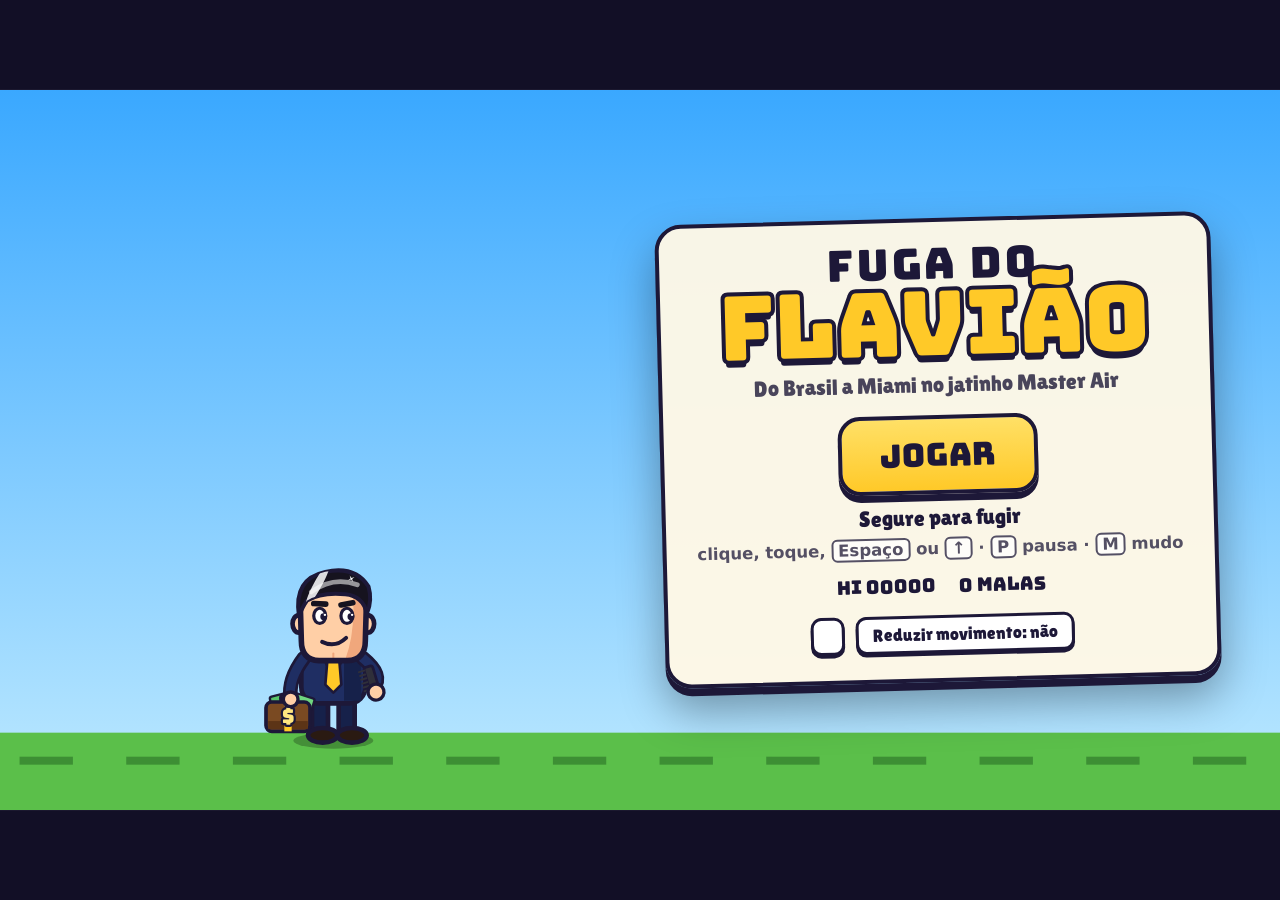
==== index.html @ add322af "Incremento A: jato, física com inércia, input unificado e loop de passo fixo Co-Authored-By: Claude " ====
<!doctype html>
<html lang="pt-BR">
<head>
  <meta charset="utf-8">
  <meta name="viewport" content="width=device-width, initial-scale=1, maximum-scale=1, user-scalable=no, viewport-fit=cover">
  <title>Fuga do Flavião — jogo arcade de um botão</title>
  <meta name="description" content="Pilote o jatinho Master Air do Flavião, um empresário trapaceiro de mentirinha, do Brasil até Miami. Segure para subir, desvie dos caças e colete malas de dinheiro!">
  <meta name="theme-color" content="#1d1838">
  <meta name="mobile-web-app-capable" content="yes">
  <meta name="apple-mobile-web-app-capable" content="yes">
  <meta name="apple-mobile-web-app-status-bar-style" content="black-translucent">
  <meta name="apple-mobile-web-app-title" content="Fuga do Flavião">

  <meta property="og:type" content="website">
  <meta property="og:locale" content="pt_BR">
  <meta property="og:title" content="Fuga do Flavião">
  <meta property="og:description" content="Segure para fugir! Do Brasil a Miami num jatinho cheio de malas de dinheiro. Duvido você chegar mais longe.">
  <meta property="og:url" content="https://pedromarra.github.io/fuga-do-flaviao/">
  <meta property="og:image" content="https://pedromarra.github.io/fuga-do-flaviao/og.png">
  <meta property="og:image:width" content="1200">
  <meta property="og:image:height" content="630">
  <meta property="og:image:alt" content="Flavião pilotando o jatinho Master Air e soltando notas de dinheiro">
  <meta name="twitter:card" content="summary_large_image">
  <meta name="twitter:title" content="Fuga do Flavião">
  <meta name="twitter:description" content="Segure para fugir! Do Brasil a Miami num jatinho cheio de malas de dinheiro.">
  <meta name="twitter:image" content="https://pedromarra.github.io/fuga-do-flaviao/og.png">

  <link rel="icon" href="favicon.svg" type="image/svg+xml">
  <link rel="apple-touch-icon" href="icons/icon-192.png">
  <link rel="manifest" href="manifest.json">

  <link rel="preconnect" href="https://fonts.googleapis.com">
  <link rel="preconnect" href="https://fonts.gstatic.com" crossorigin>
  <link rel="stylesheet" href="https://fonts.googleapis.com/css2?family=Bungee&family=Lilita+One&display=swap">
  <link rel="stylesheet" href="style.css">
  <link rel="modulepreload" href="src/main.js">
</head>
<body>
  <div id="stage">
    <canvas id="game" aria-label="Fuga do Flavião"></canvas>
    <div id="hud-buttons" class="ui-block" hidden>
      <button id="btn-pause" class="icon-btn" aria-label="Pausar">
        <svg viewBox="0 0 24 24" aria-hidden="true"><rect x="6" y="5" width="4" height="14" rx="1"/><rect x="14" y="5" width="4" height="14" rx="1"/></svg>
      </button>
      <button id="btn-mute-hud" class="icon-btn mute-btn" aria-label="Som"></button>
    </div>
  </div>

  <!-- Tela inicial -->
  <section id="menu" class="screen" hidden>
    <div class="panel menu-panel">
      <h1 class="logo"><span>FUGA DO</span><strong>FLAVIÃO</strong></h1>
      <p class="tagline">Do Brasil a Miami no jatinho Master Air</p>
      <button id="btn-play" class="big-btn">JOGAR</button>
      <p class="hint">Segure para fugir</p>
      <p class="hint small">clique, toque, <kbd>Espaço</kbd> ou <kbd>↑</kbd> · <kbd>P</kbd> pausa · <kbd>M</kbd> mudo</p>
      <div class="stats-row"><span id="menu-hi">HI 00000</span><span id="menu-malas">0 malas</span></div>
      <div class="toggles">
        <button id="btn-mute" class="toggle mute-btn" aria-pressed="false"></button>
        <button id="btn-motion" class="toggle" aria-pressed="false">Reduzir movimento: não</button>
      </div>
    </div>
  </section>

  <!-- Pausa -->
  <section id="pause" class="screen dim" hidden>
    <div class="panel">
      <h2>PAUSADO</h2>
      <p class="hint">O jatinho está em ponto morto.</p>
      <button id="btn-resume" class="big-btn">CONTINUAR</button>
      <div class="toggles">
        <button id="btn-mute-p" class="toggle mute-btn"></button>
        <button id="btn-motion-p" class="toggle">Reduzir movimento: não</button>
        <button id="btn-quit" class="toggle">Desistir</button>
      </div>
    </div>
  </section>

  <!-- Game over -->
  <section id="gameover" class="screen dim" hidden>
    <div class="panel go-panel">
      <h2 id="go-title">Pego no embarque!</h2>
      <p id="go-record" class="record" hidden>NOVO RECORDE — DIGNO DE CPI!</p>
      <div class="go-grid">
        <div><small>PONTOS</small><b id="go-score">0</b></div>
        <div><small>RECORDE</small><b id="go-hi">0</b></div>
        <div><small>CHEGOU ATÉ</small><b id="go-country">BRASIL</b></div>
        <div><small>MALAS</small><b id="go-malas">0</b></div>
      </div>
      <canvas id="go-map" width="480" height="150" aria-label="Mapa da rota"></canvas>
      <div class="go-buttons">
        <button id="btn-retry" class="big-btn">FUGIR DE NOVO</button>
        <button id="btn-share" class="big-btn alt">COMPARTILHAR</button>
      </div>
      <p id="toast" class="toast" role="status" aria-live="polite"></p>
    </div>
  </section>

  <div id="rotate-hint" class="ui-block" hidden>
    <span>↻ Gire o celular para jogar melhor</span>
    <button id="btn-rotate-close" aria-label="Fechar aviso">✕</button>
  </div>

  <pre id="debug-out" hidden></pre>
  <noscript>Este jogo precisa de JavaScript ligado.</noscript>
  <script type="module" src="src/main.js"></script>
</body>
</html>
---- style.css ----
:root {
  --ink: #1d1838;
  --gold: #ffc928;
  --gold-dark: #d99a00;
  --green: #4fd36a;
  --pink: #ff5e7e;
  --panel: rgba(255, 248, 230, 0.96);
  --u: min(1vw, 1.7778vh);          /* 1% da largura do palco 16:9 */
  --fs: clamp(13px, calc(var(--u) * 1.9), 22px);
}

* { box-sizing: border-box; }

html, body {
  margin: 0;
  height: 100%;
  background: #120f26;
  color: var(--ink);
  font-family: "Lilita One", system-ui, sans-serif;
  overflow: hidden;
  overscroll-behavior: none;
  touch-action: none;
  -webkit-user-select: none;
  user-select: none;
  -webkit-touch-callout: none;
  -webkit-tap-highlight-color: transparent;
}

#stage {
  position: absolute;
  left: 0; top: 0;
  width: 960px; height: 540px;
  overflow: hidden;
  background: #120f26;
  box-shadow: 0 0 0 1px rgba(255,255,255,0.04);
}
#game { display: block; width: 100%; height: 100%; touch-action: none; }

/* ---------- Botões do HUD ---------- */
#hud-buttons {
  position: absolute; left: 1.2%; top: 2%;
  display: flex; gap: 0.6em;
  font-size: clamp(10px, calc(var(--stage-w, 960px) / 960 * 16), 18px);
}
.icon-btn {
  width: 2.6em; height: 2.6em; padding: 0.45em;
  border-radius: 0.8em;
  border: 3px solid var(--ink);
  background: rgba(255,255,255,0.88);
  box-shadow: 0 3px 0 var(--ink);
  cursor: pointer;
  display: grid; place-items: center;
}
.icon-btn svg { width: 100%; height: 100%; fill: var(--ink); stroke: var(--ink); }
.icon-btn:active { transform: translateY(2px); box-shadow: 0 1px 0 var(--ink); }

/* ---------- Telas ---------- */
.screen {
  position: fixed; inset: 0;
  display: flex; align-items: center; justify-content: center;
  padding: 12px;
  font-size: var(--fs);
  z-index: 10;
}
.screen[hidden], [hidden] { display: none !important; }
.screen.dim { background: rgba(18, 15, 38, 0.55); }
.screen.show { animation: pop-in 260ms cubic-bezier(.2, 1.5, .4, 1) both; }
@keyframes pop-in { from { opacity: 0; transform: scale(0.85); } to { opacity: 1; transform: none; } }

#menu { justify-content: flex-end; padding-right: max(12px, 5vw); }
@media (max-aspect-ratio: 1/1) { #menu { justify-content: center; align-items: flex-end; padding: 12px 12px 6vh; } }

.panel {
  background: var(--panel);
  border: 4px solid var(--ink);
  border-radius: 1.2em;
  box-shadow: 0 0.35em 0 var(--ink), 0 1em 2em rgba(0,0,0,0.35);
  padding: 1em 1.4em 1.1em;
  text-align: center;
  max-width: min(94vw, 30em);
  max-height: 96vh;
  overflow: auto;
}
.menu-panel { transform: rotate(-1.5deg); }

.logo { margin: 0 0 0.2em; line-height: 0.92; font-weight: 400; font-family: "Bungee", "Lilita One", sans-serif; }
.logo span { display: block; font-size: 1.3em; color: var(--ink); letter-spacing: 0.06em; }
.logo strong {
  display: block; font-weight: 400;
  font-size: 2.7em;
  color: var(--gold);
  -webkit-text-stroke: 0.09em var(--ink);
  paint-order: stroke fill;
  text-shadow: 0 0.08em 0 var(--ink);
  animation: wobble 2.4s ease-in-out infinite;
}
@keyframes wobble { 0%,100% { transform: rotate(-2deg) scale(1); } 50% { transform: rotate(2deg) scale(1.04); } }

h2 {
  margin: 0 0 0.3em; font-weight: 400;
  font-family: "Bungee", "Lilita One", sans-serif;
  font-size: 1.7em; color: #fff;
  -webkit-text-stroke: 0.08em var(--ink); paint-order: stroke fill;
  text-shadow: 0 0.08em 0 var(--ink);
}
.tagline { margin: 0 0 0.8em; opacity: 0.8; }
.hint { margin: 0.5em 0 0; }
.hint.small { font-size: 0.75em; opacity: 0.75; font-family: system-ui, sans-serif; font-weight: 600; }
kbd { font-family: inherit; background: #fff; border: 2px solid var(--ink); border-radius: 0.35em; padding: 0 0.3em; }

.big-btn {
  font: inherit; font-family: "Bungee", "Lilita One", sans-serif;
  font-size: 1.45em;
  padding: 0.45em 1.2em;
  color: var(--ink);
  background: linear-gradient(#ffe066, var(--gold));
  border: 4px solid var(--ink);
  border-radius: 0.7em;
  box-shadow: 0 0.22em 0 var(--ink);
  cursor: pointer;
  transition: transform 80ms;
}
.big-btn:hover { transform: translateY(-2px) rotate(-1deg); }
.big-btn:active { transform: translateY(3px); box-shadow: 0 0.06em 0 var(--ink); }
.big-btn.alt { background: linear-gradient(#a6f0b4, var(--green)); }
.big-btn:focus-visible, .toggle:focus-visible, .icon-btn:focus-visible { outline: 3px dashed var(--pink); outline-offset: 3px; }
#btn-play { animation: pulse 1.1s ease-in-out infinite; }
@keyframes pulse { 0%,100% { transform: scale(1); } 50% { transform: scale(1.06); } }

.stats-row { display: flex; justify-content: center; gap: 1.2em; margin-top: 0.8em; font-family: "Bungee", sans-serif; font-size: 0.85em; }
.toggles { display: flex; flex-wrap: wrap; justify-content: center; gap: 0.5em; margin-top: 0.8em; }
.toggle {
  font: inherit; font-size: 0.8em;
  padding: 0.35em 0.8em;
  border: 3px solid var(--ink); border-radius: 0.6em;
  background: #fff; color: var(--ink);
  box-shadow: 0 0.15em 0 var(--ink);
  cursor: pointer;
}
.toggle:active { transform: translateY(2px); box-shadow: none; }

/* ---------- Game over ---------- */
.go-panel { min-width: min(92vw, 25em); }
.record {
  margin: 0 0 0.4em; font-family: "Bungee", sans-serif; color: var(--pink);
  animation: blink 0.5s steps(2) infinite, pulse 0.8s ease-in-out infinite;
}
@keyframes blink { 50% { color: var(--gold-dark); } }
.go-grid { display: grid; grid-template-columns: repeat(4, 1fr); gap: 0.4em; margin: 0.3em 0 0.5em; }
.go-grid div { background: #fff; border: 3px solid var(--ink); border-radius: 0.6em; padding: 0.25em 0.2em; }
.go-grid small { display: block; font-size: 0.6em; opacity: 0.7; letter-spacing: 0.05em; }
.go-grid b { font-family: "Bungee", sans-serif; font-weight: 400; font-size: 0.95em; }
#go-map { width: 100%; height: auto; display: block; border: 3px solid var(--ink); border-radius: 0.6em; background: #8fd8ff; }
.go-buttons { display: flex; gap: 0.5em; justify-content: center; flex-wrap: wrap; margin-top: 0.7em; }
.go-buttons .big-btn { font-size: 1.05em; padding: 0.45em 0.8em; }
.toast { min-height: 1.2em; margin: 0.4em 0 0; font-size: 0.85em; }
@media (max-width: 520px) { .go-grid { grid-template-columns: repeat(2, 1fr); } }

/* ---------- Aviso de retrato ---------- */
#rotate-hint {
  position: fixed; left: 50%; top: max(10px, env(safe-area-inset-top));
  transform: translateX(-50%);
  display: flex; align-items: center; gap: 0.6em;
  background: var(--gold); color: var(--ink);
  border: 3px solid var(--ink); border-radius: 999px;
  padding: 0.35em 0.5em 0.35em 1em;
  font-size: 15px; white-space: nowrap;
  box-shadow: 0 3px 0 var(--ink);
  z-index: 20;
  animation: nudge 1.6s ease-in-out infinite;
}
#rotate-hint button { font: inherit; border: 2px solid var(--ink); background: #fff; border-radius: 999px; width: 1.8em; height: 1.8em; cursor: pointer; }
@keyframes nudge { 0%,100% { transform: translateX(-50%) rotate(-2deg); } 50% { transform: translateX(-50%) rotate(2deg); } }

#debug-out { position: fixed; right: 4px; bottom: 4px; margin: 0; font: 11px monospace; color: #0f0; background: rgba(0,0,0,0.6); padding: 4px; z-index: 50; pointer-events: none; white-space: pre-wrap; max-width: 50vw; }

@media (prefers-reduced-motion: reduce) {
  .logo strong, #btn-play, #rotate-hint, .record { animation: none; }
}
body.reduce-motion .logo strong, body.reduce-motion #btn-play, body.reduce-motion #rotate-hint, body.reduce-motion .record { animation: none; }
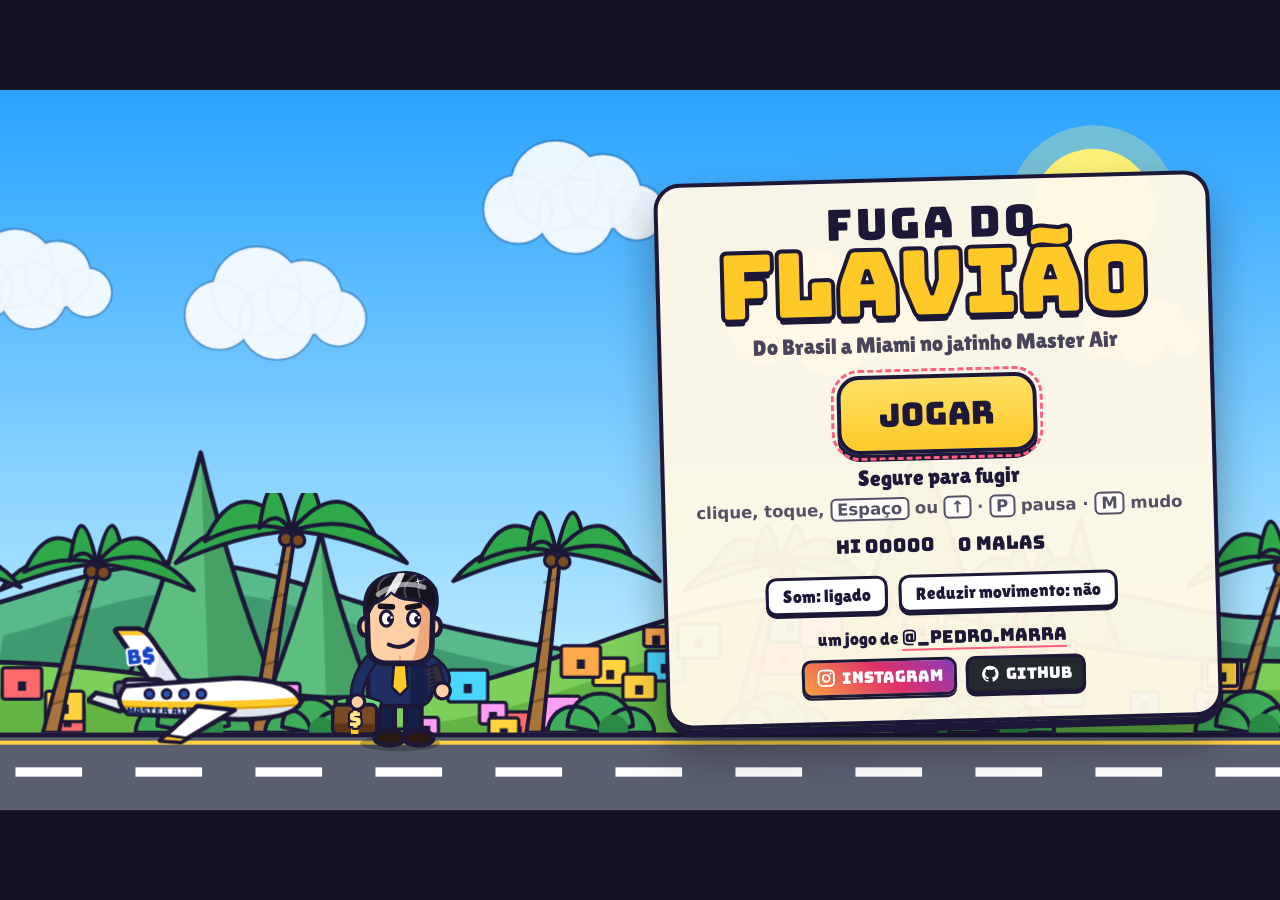
==== commit e800d695: "Divulga o autor: Instagram @_pedro.marra e GitHub no menu, game over, compartilhar e faixa em Miami " ====
--- a/index.html
+++ b/index.html
@@ -4,6 +4,7 @@
   <meta charset="utf-8">
   <meta name="viewport" content="width=device-width, initial-scale=1, maximum-scale=1, user-scalable=no, viewport-fit=cover">
   <title>Fuga do Flavião — jogo arcade de um botão</title>
+  <meta name="author" content="Pedro Marra (@_pedro.marra)">
   <meta name="description" content="Pilote o jatinho Master Air do Flavião, um empresário trapaceiro de mentirinha, do Brasil até Miami. Segure para subir, desvie dos caças e colete malas de dinheiro!">
   <meta name="theme-color" content="#1d1838">
   <meta name="mobile-web-app-capable" content="yes">
@@ -59,6 +60,11 @@
         <button id="btn-mute" class="toggle mute-btn" aria-pressed="false"></button>
         <button id="btn-motion" class="toggle" aria-pressed="false">Reduzir movimento: não</button>
       </div>
+      <p class="credit">um jogo de <a href="https://instagram.com/_pedro.marra" target="_blank" rel="noopener">@_pedro.marra</a></p>
+      <div class="social">
+        <a class="social-btn insta" href="https://instagram.com/_pedro.marra" target="_blank" rel="noopener"><svg viewBox="0 0 24 24" aria-hidden="true"><rect x="3" y="3" width="18" height="18" rx="5"/><circle cx="12" cy="12" r="4"/><circle cx="17.3" cy="6.7" r="1.2" class="fill"/></svg>Instagram</a>
+        <a class="social-btn gh" href="https://github.com/PedroMarra" target="_blank" rel="noopener"><svg viewBox="0 0 24 24" aria-hidden="true"><path class="fill" d="M12 2.5a9.5 9.5 0 0 0-3 18.5c.5.1.7-.2.7-.5v-1.7c-2.6.6-3.2-1.2-3.2-1.2-.4-1.1-1-1.4-1-1.4-.9-.6.1-.6.1-.6 1 .1 1.5 1 1.5 1 .9 1.5 2.3 1 2.8.8.1-.6.3-1 .6-1.3-2.1-.2-4.3-1-4.3-4.7 0-1 .4-1.9 1-2.6-.1-.2-.4-1.2.1-2.5 0 0 .8-.3 2.6 1a9 9 0 0 1 4.8 0c1.8-1.3 2.6-1 2.6-1 .5 1.3.2 2.3.1 2.5.6.7 1 1.6 1 2.6 0 3.7-2.2 4.5-4.3 4.7.3.3.6.9.6 1.8v2.6c0 .3.2.6.7.5A9.5 9.5 0 0 0 12 2.5z"/></svg>GitHub</a>
+      </div>
     </div>
   </section>
 
@@ -93,6 +99,12 @@
         <button id="btn-share" class="big-btn alt">COMPARTILHAR</button>
       </div>
       <p id="toast" class="toast" role="status" aria-live="polite"></p>
+      <p class="follow-cta">Curtiu? Me segue pra ver os próximos jogos 👇</p>
+      <div class="social">
+        <a class="social-btn insta" href="https://instagram.com/_pedro.marra" target="_blank" rel="noopener"><svg viewBox="0 0 24 24" aria-hidden="true"><rect x="3" y="3" width="18" height="18" rx="5"/><circle cx="12" cy="12" r="4"/><circle cx="17.3" cy="6.7" r="1.2" class="fill"/></svg>@_pedro.marra</a>
+        <a class="social-btn gh" href="https://github.com/PedroMarra" target="_blank" rel="noopener"><svg viewBox="0 0 24 24" aria-hidden="true"><path class="fill" d="M12 2.5a9.5 9.5 0 0 0-3 18.5c.5.1.7-.2.7-.5v-1.7c-2.6.6-3.2-1.2-3.2-1.2-.4-1.1-1-1.4-1-1.4-.9-.6.1-.6.1-.6 1 .1 1.5 1 1.5 1 .9 1.5 2.3 1 2.8.8.1-.6.3-1 .6-1.3-2.1-.2-4.3-1-4.3-4.7 0-1 .4-1.9 1-2.6-.1-.2-.4-1.2.1-2.5 0 0 .8-.3 2.6 1a9 9 0 0 1 4.8 0c1.8-1.3 2.6-1 2.6-1 .5 1.3.2 2.3.1 2.5.6.7 1 1.6 1 2.6 0 3.7-2.2 4.5-4.3 4.7.3.3.6.9.6 1.8v2.6c0 .3.2.6.7.5A9.5 9.5 0 0 0 12 2.5z"/></svg>GitHub</a>
+        <a class="social-btn star" href="https://github.com/PedroMarra/fuga-do-flaviao" target="_blank" rel="noopener">★ Estrela</a>
+      </div>
     </div>
   </section>
 
--- a/style.css
+++ b/style.css
@@ -150,11 +150,35 @@
 .go-grid div { background: #fff; border: 3px solid var(--ink); border-radius: 0.6em; padding: 0.25em 0.2em; }
 .go-grid small { display: block; font-size: 0.6em; opacity: 0.7; letter-spacing: 0.05em; }
 .go-grid b { font-family: "Bungee", sans-serif; font-weight: 400; font-size: 0.95em; }
-#go-map { width: 100%; height: auto; display: block; border: 3px solid var(--ink); border-radius: 0.6em; background: #8fd8ff; }
+#go-map { width: 100%; height: auto; max-height: 24vh; object-fit: contain; display: block; border: 3px solid var(--ink); border-radius: 0.6em; background: #8fd8ff; }
 .go-buttons { display: flex; gap: 0.5em; justify-content: center; flex-wrap: wrap; margin-top: 0.7em; }
 .go-buttons .big-btn { font-size: 1.05em; padding: 0.45em 0.8em; }
-.toast { min-height: 1.2em; margin: 0.4em 0 0; font-size: 0.85em; }
+.toast { margin: 0.4em 0 0; font-size: 0.85em; }
+.toast:empty { display: none; }
 @media (max-width: 520px) { .go-grid { grid-template-columns: repeat(2, 1fr); } }
+
+/* ---------- Autor / redes ---------- */
+.credit { margin: 0.7em 0 0; font-size: 0.8em; }
+.credit a { color: var(--ink); font-family: "Bungee", sans-serif; text-decoration: none; border-bottom: 2px solid var(--pink); }
+.follow-cta { margin: 0.6em 0 0; font-size: 0.8em; font-weight: 700; }
+.go-panel .social-btn { font-size: 0.66em; }
+.social { display: flex; flex-wrap: wrap; justify-content: center; gap: 0.4em; margin-top: 0.4em; }
+.social-btn {
+  display: inline-flex; align-items: center; gap: 0.35em;
+  font-family: "Bungee", sans-serif; font-size: 0.72em; text-decoration: none;
+  padding: 0.35em 0.7em; color: #fff;
+  border: 3px solid var(--ink); border-radius: 0.6em;
+  box-shadow: 0 0.15em 0 var(--ink);
+  transition: transform 80ms;
+}
+.social-btn svg { width: 1.3em; height: 1.3em; fill: none; stroke: currentColor; stroke-width: 2.2; }
+.social-btn svg .fill { fill: currentColor; stroke: none; }
+.social-btn:hover { transform: translateY(-2px) rotate(-1deg); }
+.social-btn:active { transform: translateY(2px); box-shadow: none; }
+.social-btn:focus-visible { outline: 3px dashed var(--pink); outline-offset: 3px; }
+.social-btn.insta { background: linear-gradient(45deg, #f9a03f, #e0306a 55%, #8a3ab9); }
+.social-btn.gh { background: #24292f; }
+.social-btn.star { background: linear-gradient(#ffe066, var(--gold)); color: var(--ink); }
 
 /* ---------- Aviso de retrato ---------- */
 #rotate-hint {
@@ -178,3 +202,6 @@
   .logo strong, #btn-play, #rotate-hint, .record { animation: none; }
 }
 body.reduce-motion .logo strong, body.reduce-motion #btn-play, body.reduce-motion #rotate-hint, body.reduce-motion .record { animation: none; }
+
+/* Tela baixa (celular deitado): some a dica de teclado para caber os links */
+@media (max-height: 420px) { #menu .hint.small { display: none; } }
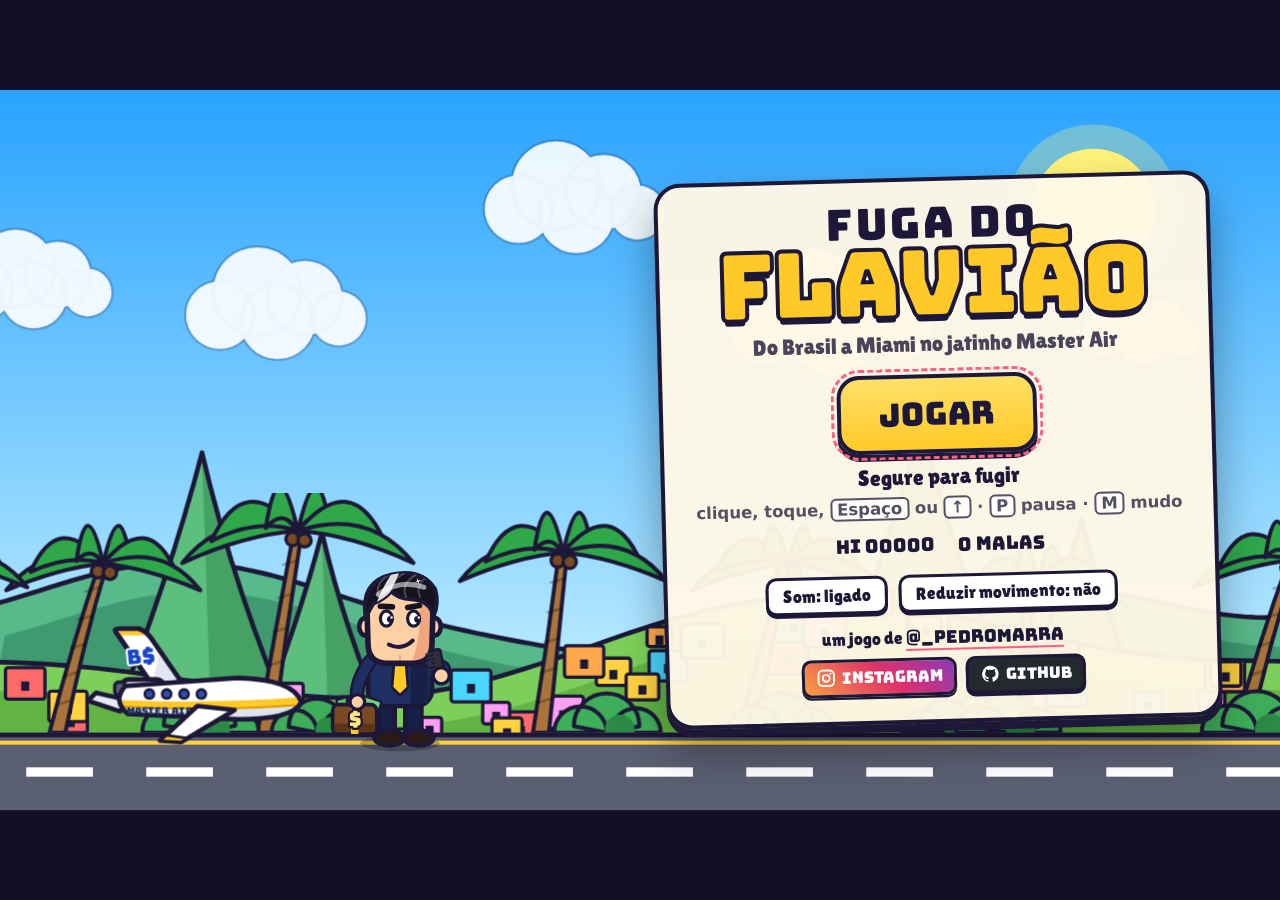
==== commit 9587c19d: "Corrige o @ do Instagram para @_pedromarra Co-Authored-By: Claude Opus 5.5 <noreply@anthropic.com>" ====
--- a/index.html
+++ b/index.html
@@ -4,7 +4,7 @@
   <meta charset="utf-8">
   <meta name="viewport" content="width=device-width, initial-scale=1, maximum-scale=1, user-scalable=no, viewport-fit=cover">
   <title>Fuga do Flavião — jogo arcade de um botão</title>
-  <meta name="author" content="Pedro Marra (@_pedro.marra)">
+  <meta name="author" content="Pedro Marra (@_pedromarra)">
   <meta name="description" content="Pilote o jatinho Master Air do Flavião, um empresário trapaceiro de mentirinha, do Brasil até Miami. Segure para subir, desvie dos caças e colete malas de dinheiro!">
   <meta name="theme-color" content="#1d1838">
   <meta name="mobile-web-app-capable" content="yes">
@@ -60,9 +60,9 @@
         <button id="btn-mute" class="toggle mute-btn" aria-pressed="false"></button>
         <button id="btn-motion" class="toggle" aria-pressed="false">Reduzir movimento: não</button>
       </div>
-      <p class="credit">um jogo de <a href="https://instagram.com/_pedro.marra" target="_blank" rel="noopener">@_pedro.marra</a></p>
+      <p class="credit">um jogo de <a href="https://instagram.com/_pedromarra" target="_blank" rel="noopener">@_pedromarra</a></p>
       <div class="social">
-        <a class="social-btn insta" href="https://instagram.com/_pedro.marra" target="_blank" rel="noopener"><svg viewBox="0 0 24 24" aria-hidden="true"><rect x="3" y="3" width="18" height="18" rx="5"/><circle cx="12" cy="12" r="4"/><circle cx="17.3" cy="6.7" r="1.2" class="fill"/></svg>Instagram</a>
+        <a class="social-btn insta" href="https://instagram.com/_pedromarra" target="_blank" rel="noopener"><svg viewBox="0 0 24 24" aria-hidden="true"><rect x="3" y="3" width="18" height="18" rx="5"/><circle cx="12" cy="12" r="4"/><circle cx="17.3" cy="6.7" r="1.2" class="fill"/></svg>Instagram</a>
         <a class="social-btn gh" href="https://github.com/PedroMarra" target="_blank" rel="noopener"><svg viewBox="0 0 24 24" aria-hidden="true"><path class="fill" d="M12 2.5a9.5 9.5 0 0 0-3 18.5c.5.1.7-.2.7-.5v-1.7c-2.6.6-3.2-1.2-3.2-1.2-.4-1.1-1-1.4-1-1.4-.9-.6.1-.6.1-.6 1 .1 1.5 1 1.5 1 .9 1.5 2.3 1 2.8.8.1-.6.3-1 .6-1.3-2.1-.2-4.3-1-4.3-4.7 0-1 .4-1.9 1-2.6-.1-.2-.4-1.2.1-2.5 0 0 .8-.3 2.6 1a9 9 0 0 1 4.8 0c1.8-1.3 2.6-1 2.6-1 .5 1.3.2 2.3.1 2.5.6.7 1 1.6 1 2.6 0 3.7-2.2 4.5-4.3 4.7.3.3.6.9.6 1.8v2.6c0 .3.2.6.7.5A9.5 9.5 0 0 0 12 2.5z"/></svg>GitHub</a>
       </div>
     </div>
@@ -101,7 +101,7 @@
       <p id="toast" class="toast" role="status" aria-live="polite"></p>
       <p class="follow-cta">Curtiu? Me segue pra ver os próximos jogos 👇</p>
       <div class="social">
-        <a class="social-btn insta" href="https://instagram.com/_pedro.marra" target="_blank" rel="noopener"><svg viewBox="0 0 24 24" aria-hidden="true"><rect x="3" y="3" width="18" height="18" rx="5"/><circle cx="12" cy="12" r="4"/><circle cx="17.3" cy="6.7" r="1.2" class="fill"/></svg>@_pedro.marra</a>
+        <a class="social-btn insta" href="https://instagram.com/_pedromarra" target="_blank" rel="noopener"><svg viewBox="0 0 24 24" aria-hidden="true"><rect x="3" y="3" width="18" height="18" rx="5"/><circle cx="12" cy="12" r="4"/><circle cx="17.3" cy="6.7" r="1.2" class="fill"/></svg>@_pedromarra</a>
         <a class="social-btn gh" href="https://github.com/PedroMarra" target="_blank" rel="noopener"><svg viewBox="0 0 24 24" aria-hidden="true"><path class="fill" d="M12 2.5a9.5 9.5 0 0 0-3 18.5c.5.1.7-.2.7-.5v-1.7c-2.6.6-3.2-1.2-3.2-1.2-.4-1.1-1-1.4-1-1.4-.9-.6.1-.6.1-.6 1 .1 1.5 1 1.5 1 .9 1.5 2.3 1 2.8.8.1-.6.3-1 .6-1.3-2.1-.2-4.3-1-4.3-4.7 0-1 .4-1.9 1-2.6-.1-.2-.4-1.2.1-2.5 0 0 .8-.3 2.6 1a9 9 0 0 1 4.8 0c1.8-1.3 2.6-1 2.6-1 .5 1.3.2 2.3.1 2.5.6.7 1 1.6 1 2.6 0 3.7-2.2 4.5-4.3 4.7.3.3.6.9.6 1.8v2.6c0 .3.2.6.7.5A9.5 9.5 0 0 0 12 2.5z"/></svg>GitHub</a>
         <a class="social-btn star" href="https://github.com/PedroMarra/fuga-do-flaviao" target="_blank" rel="noopener">★ Estrela</a>
       </div>
